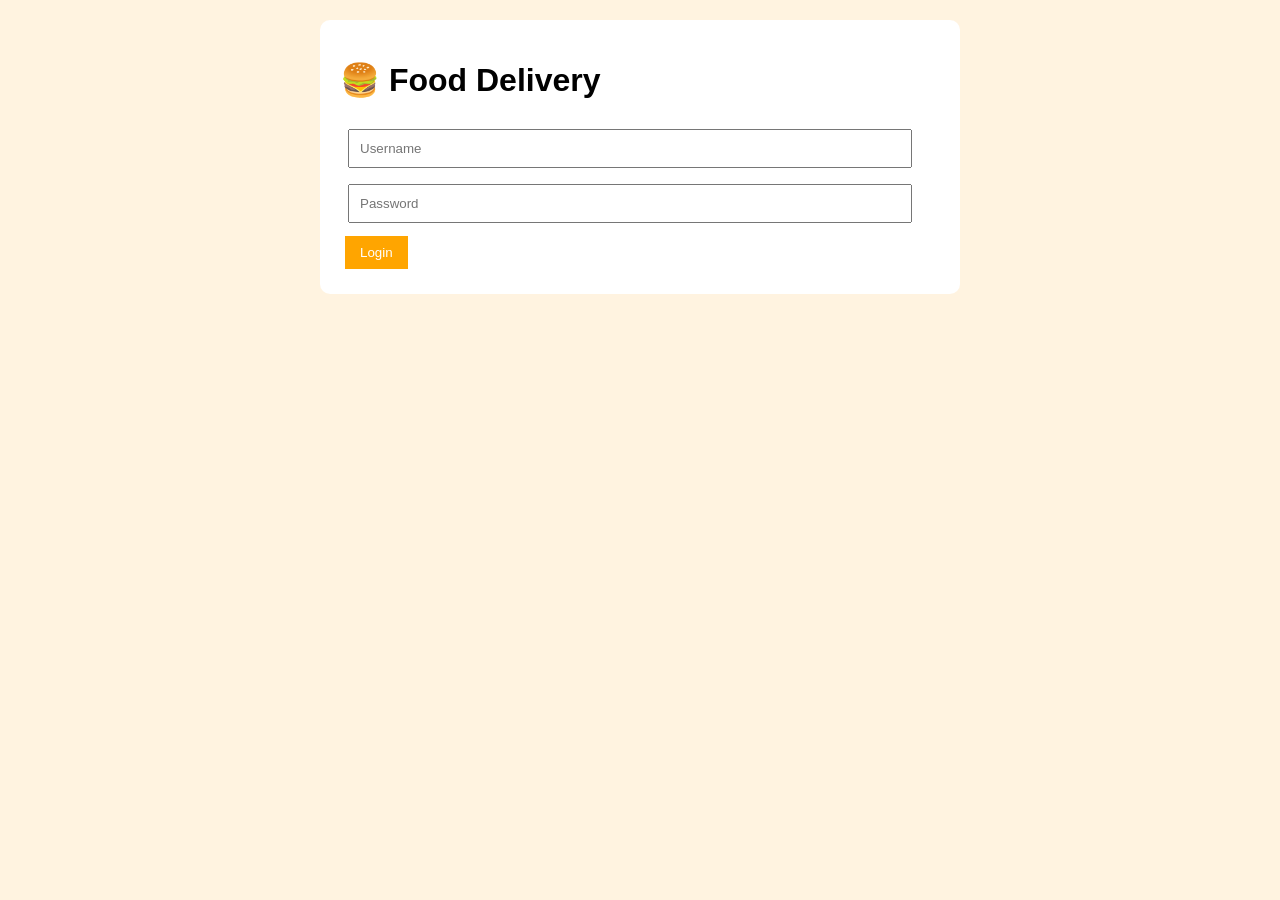
==== index.html @ ee797062 "Add files via upload" ====
<!doctype html>
<html>
  <head>
    <title>Food Delivery</title>
    <link rel="stylesheet" href="/style.css" type="text/css" />
  </head>

  <body>
    <div class="box" id="login">
      <h1>🍔 Food Delivery</h1>

      <input id="username" placeholder="Username" />

      <input id="password" type="password" placeholder="Password" />

      <button onclick="login()">Login</button>
    </div>

    <div id="home" style="display: none">
      <header>
        <h1>🍴 Food Express</h1>
      </header>

      <div class="box">
        <h2>Select Restaurant</h2>

        <div class="restaurant" onclick="showMenu('pizza')">
          🍕
          <h3>Pizza House</h3>
          <p>Pizza & Italian Food</p>
        </div>

        <div class="restaurant" onclick="showMenu('burger')">
          🍔
          <h3>Burger Point</h3>
          <p>Burgers & Fries</p>
        </div>

        <div class="restaurant" onclick="showMenu('south')">
          🍛
          <h3>South Spice</h3>
          <p>South Indian Food</p>
        </div>

        <div id="menu">
          <h2>Menu</h2>

          <input
            id="search"
            placeholder="Search food..."
            onkeyup="searchFood()"
          />

          <div id="foodList"></div>
        </div>

        <div class="cart">
          <h2>🛒 My Cart</h2>

          <div id="cartItems">Cart is empty</div>

          <h3>Total: ₹<span id="total">0</span></h3>

          <h3>Mode of Payment</h3>

          <select id="payment">
            <option>UPI</option>

            <option>Cash on Delivery</option>

            <option>Debit Card</option>

            <option>Credit Card</option>
          </select>

          <br />

          <button onclick="placeOrder()">Place Order</button>
        </div>
      </div>
    </div>
    <script src="/script.js"></script>
  </body>
</html>
---- style.css ----
body {
  font-family: Arial;
  background: #fff3e0;
  margin: 0;
}

header {
  background: orange;
  color: white;
  padding: 15px;
  text-align: center;
}

.box {
  width: 600px;
  margin: 20px auto;
  background: white;
  padding: 20px;
  border-radius: 10px;
}

input,
select {
  width: 90%;
  padding: 10px;
  margin: 8px;
}

button {
  padding: 9px 15px;
  margin: 5px;
  border: none;
  background: orange;
  color: white;
  cursor: pointer;
}

.restaurant {
  display: inline-block;
  width: 40%;
  padding: 15px;
  margin: 10px;
  border: 1px solid #ccc;
  cursor: pointer;
}

.food {
  border: 1px solid #ddd;
  padding: 12px;
  margin: 10px;
}

.cart {
  background: #fff8e1;
  padding: 15px;
  margin-top: 20px;
}
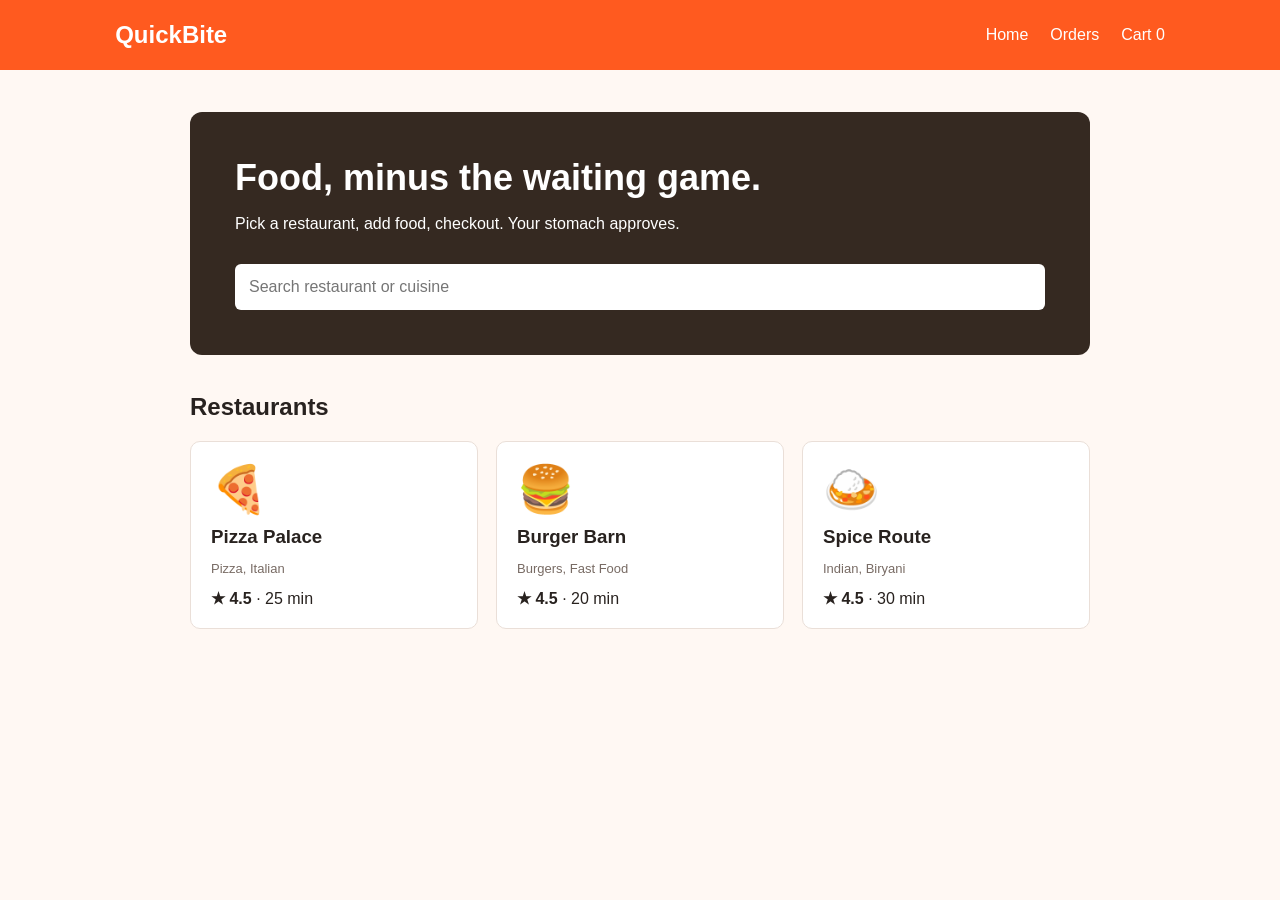
==== commit 845ef663: "Add files via upload" ====
--- a/index.html
+++ b/index.html
@@ -1,84 +1,5 @@
 <!doctype html>
-<html>
-  <head>
-    <title>Food Delivery</title>
-    <link rel="stylesheet" href="/style.css" type="text/css" />
-  </head>
-
-  <body>
-    <div class="box" id="login">
-      <h1>🍔 Food Delivery</h1>
-
-      <input id="username" placeholder="Username" />
-
-      <input id="password" type="password" placeholder="Password" />
-
-      <button onclick="login()">Login</button>
-    </div>
-
-    <div id="home" style="display: none">
-      <header>
-        <h1>🍴 Food Express</h1>
-      </header>
-
-      <div class="box">
-        <h2>Select Restaurant</h2>
-
-        <div class="restaurant" onclick="showMenu('pizza')">
-          🍕
-          <h3>Pizza House</h3>
-          <p>Pizza & Italian Food</p>
-        </div>
-
-        <div class="restaurant" onclick="showMenu('burger')">
-          🍔
-          <h3>Burger Point</h3>
-          <p>Burgers & Fries</p>
-        </div>
-
-        <div class="restaurant" onclick="showMenu('south')">
-          🍛
-          <h3>South Spice</h3>
-          <p>South Indian Food</p>
-        </div>
-
-        <div id="menu">
-          <h2>Menu</h2>
-
-          <input
-            id="search"
-            placeholder="Search food..."
-            onkeyup="searchFood()"
-          />
-
-          <div id="foodList"></div>
-        </div>
-
-        <div class="cart">
-          <h2>🛒 My Cart</h2>
-
-          <div id="cartItems">Cart is empty</div>
-
-          <h3>Total: ₹<span id="total">0</span></h3>
-
-          <h3>Mode of Payment</h3>
-
-          <select id="payment">
-            <option>UPI</option>
-
-            <option>Cash on Delivery</option>
-
-            <option>Debit Card</option>
-
-            <option>Credit Card</option>
-          </select>
-
-          <br />
-
-          <button onclick="placeOrder()">Place Order</button>
-        </div>
-      </div>
-    </div>
-    <script src="/script.js"></script>
-  </body>
-</html>
+<html lang="en"><head><meta charset="UTF-8"><meta name="viewport" content="width=device-width, initial-scale=1.0"><title>QuickBite</title><link rel="stylesheet" href="style.css"></head>
+<body><header><a class="logo" href="index.html">QuickBite</a><nav><a href="index.html">Home</a><a href="orders.html">Orders</a><a href="cart.html">Cart <span id="cart-count">0</span></a></nav></header>
+<main><section class="hero"><h1>Food, minus the waiting game.</h1><p>Pick a restaurant, add food, checkout. Your stomach approves.</p><input id="search" placeholder="Search restaurant or cuisine"></section>
+<h2>Restaurants</h2><div id="restaurants" class="grid"></div></main><script src="app.js"></script></body></html>
--- a/style.css
+++ b/style.css
@@ -1,57 +1 @@
-body {
-  font-family: Arial;
-  background: #fff3e0;
-  margin: 0;
-}
-
-header {
-  background: orange;
-  color: white;
-  padding: 15px;
-  text-align: center;
-}
-
-.box {
-  width: 600px;
-  margin: 20px auto;
-  background: white;
-  padding: 20px;
-  border-radius: 10px;
-}
-
-input,
-select {
-  width: 90%;
-  padding: 10px;
-  margin: 8px;
-}
-
-button {
-  padding: 9px 15px;
-  margin: 5px;
-  border: none;
-  background: orange;
-  color: white;
-  cursor: pointer;
-}
-
-.restaurant {
-  display: inline-block;
-  width: 40%;
-  padding: 15px;
-  margin: 10px;
-  border: 1px solid #ccc;
-  cursor: pointer;
-}
-
-.food {
-  border: 1px solid #ddd;
-  padding: 12px;
-  margin: 10px;
-}
-
-.cart {
-  background: #fff8e1;
-  padding: 15px;
-  margin-top: 20px;
-}
+*{box-sizing:border-box}body{margin:0;background:#fff8f3;color:#28221f;font:16px Arial,sans-serif}header{height:70px;background:#ff5a1f;color:#fff;padding:0 9%;display:flex;align-items:center;justify-content:space-between}.logo{font-size:24px;font-weight:bold}a{color:inherit;text-decoration:none}nav a{margin-left:22px}main{width:900px;margin:42px auto}.hero{background:#352921;color:white;padding:45px;border-radius:12px;margin-bottom:38px}.hero h1{font-size:36px;margin:0 0 10px}.hero input{width:100%;padding:14px;border:0;border-radius:6px;font-size:16px;margin-top:15px}h1,h2{margin-top:0}.grid{display:grid;grid-template-columns:repeat(3,1fr);gap:18px}.card,.menu-item,.cart-row,.order,.summary,.checkout,.restaurant-head,.confirmation{background:white;border:1px solid #eadfd8;border-radius:10px;padding:20px}.card h3{margin:10px 0 6px}.tag{font-size:13px;color:#786b64}.emoji{font-size:46px}button{background:#ff5a1f;color:#fff;border:0;border-radius:5px;padding:10px 14px;font-size:15px;cursor:pointer}button:hover{background:#d94510}.restaurant-head{margin:18px 0 30px}.back{color:#ff5a1f;font-weight:bold}.menu{display:grid;gap:12px}.menu-item{display:flex;justify-content:space-between;align-items:center}.menu-item h3{margin:0 0 6px}.price{font-weight:bold}.cart-row{display:flex;align-items:center;justify-content:space-between;margin-bottom:12px}.quantity button{padding:4px 9px;margin:0 6px}.summary{width:380px;margin-left:auto}.summary p{display:flex;justify-content:space-between}.summary .total{border-top:1px solid #ddd;padding-top:12px;font-weight:bold}.checkout{width:520px}.checkout label{display:block;font-weight:bold;margin-bottom:15px}.checkout input,.checkout textarea,.checkout select{display:block;width:100%;padding:10px;margin-top:6px;border:1px solid #cbbcb3;border-radius:4px;font:inherit}.checkout textarea{height:80px}.error{color:#c62828}.confirmation{text-align:center;padding:55px}.confirmation h1{color:#2c8b45}.status{color:#ff5a1f;font-weight:bold}.order{margin-bottom:14px}.order h3{margin:0 0 8px}.empty{padding:25px;background:white;border-radius:8px}.remove{background:#777}
